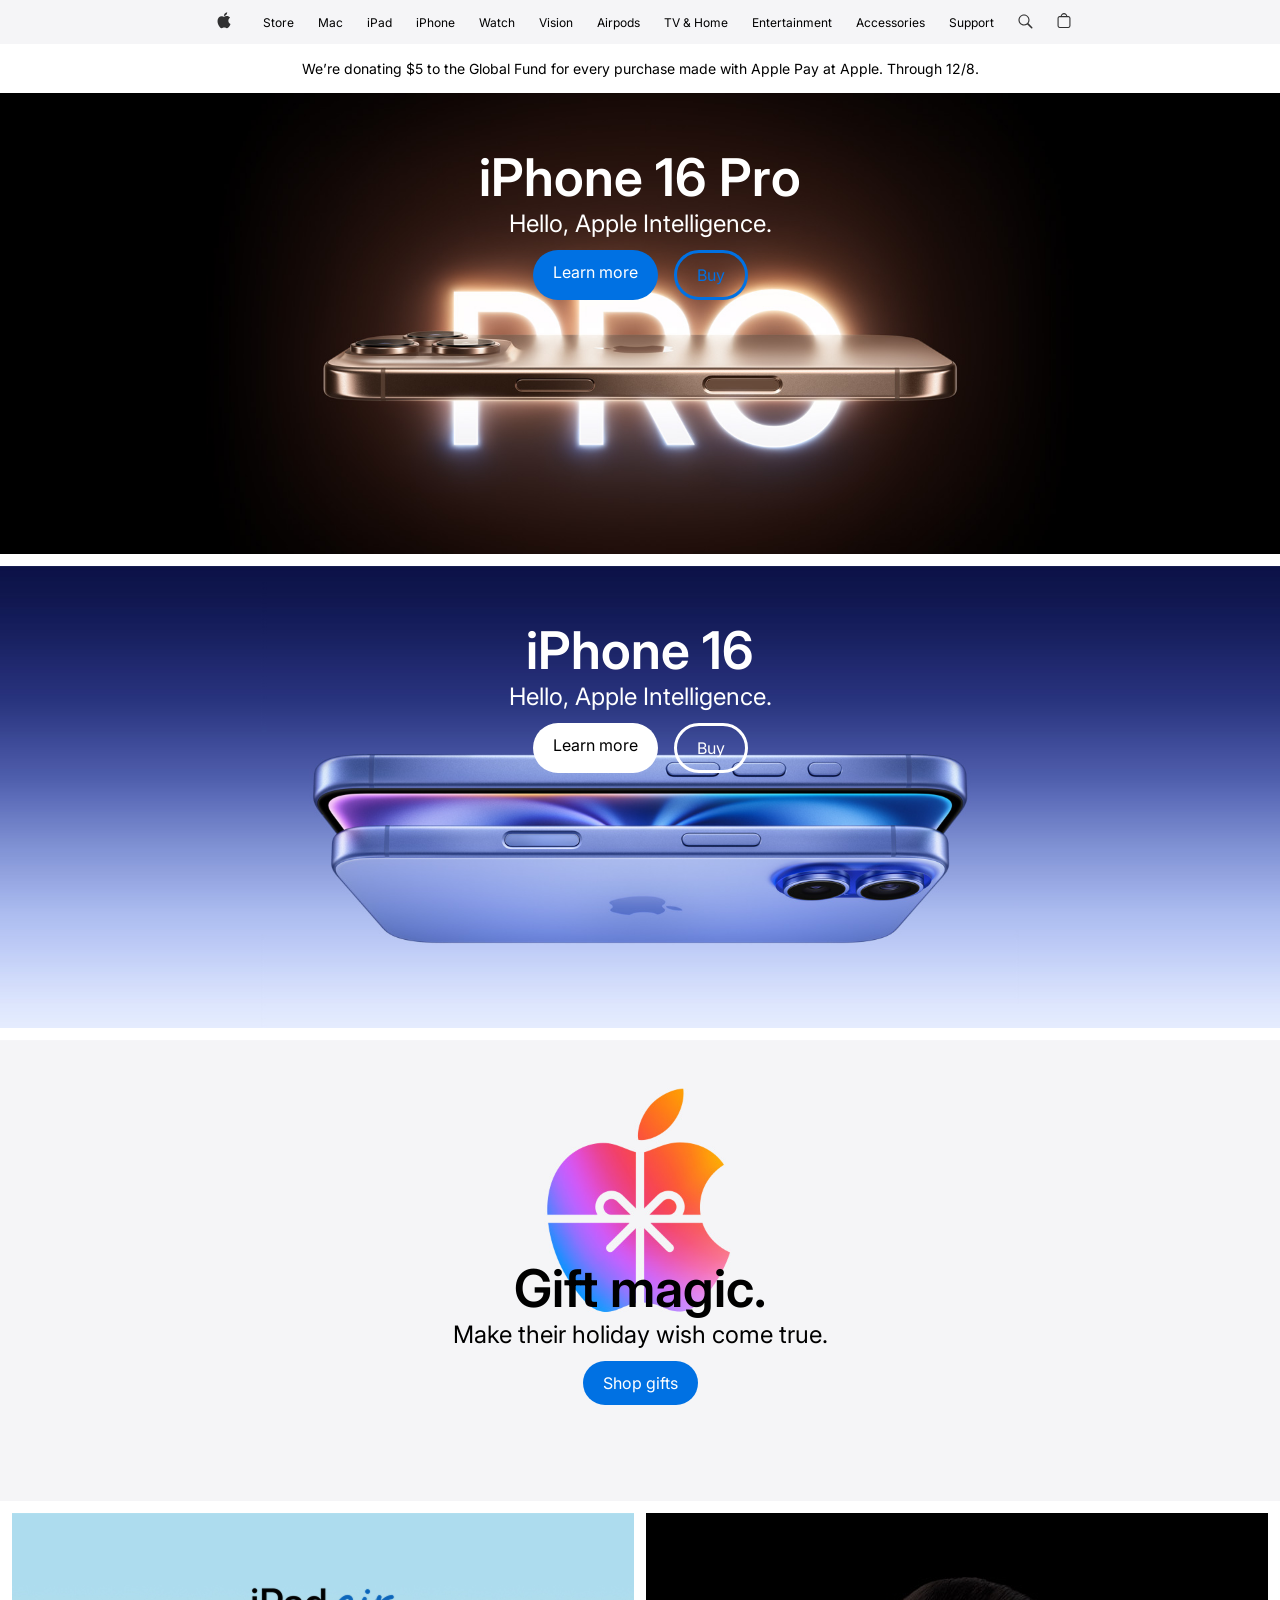
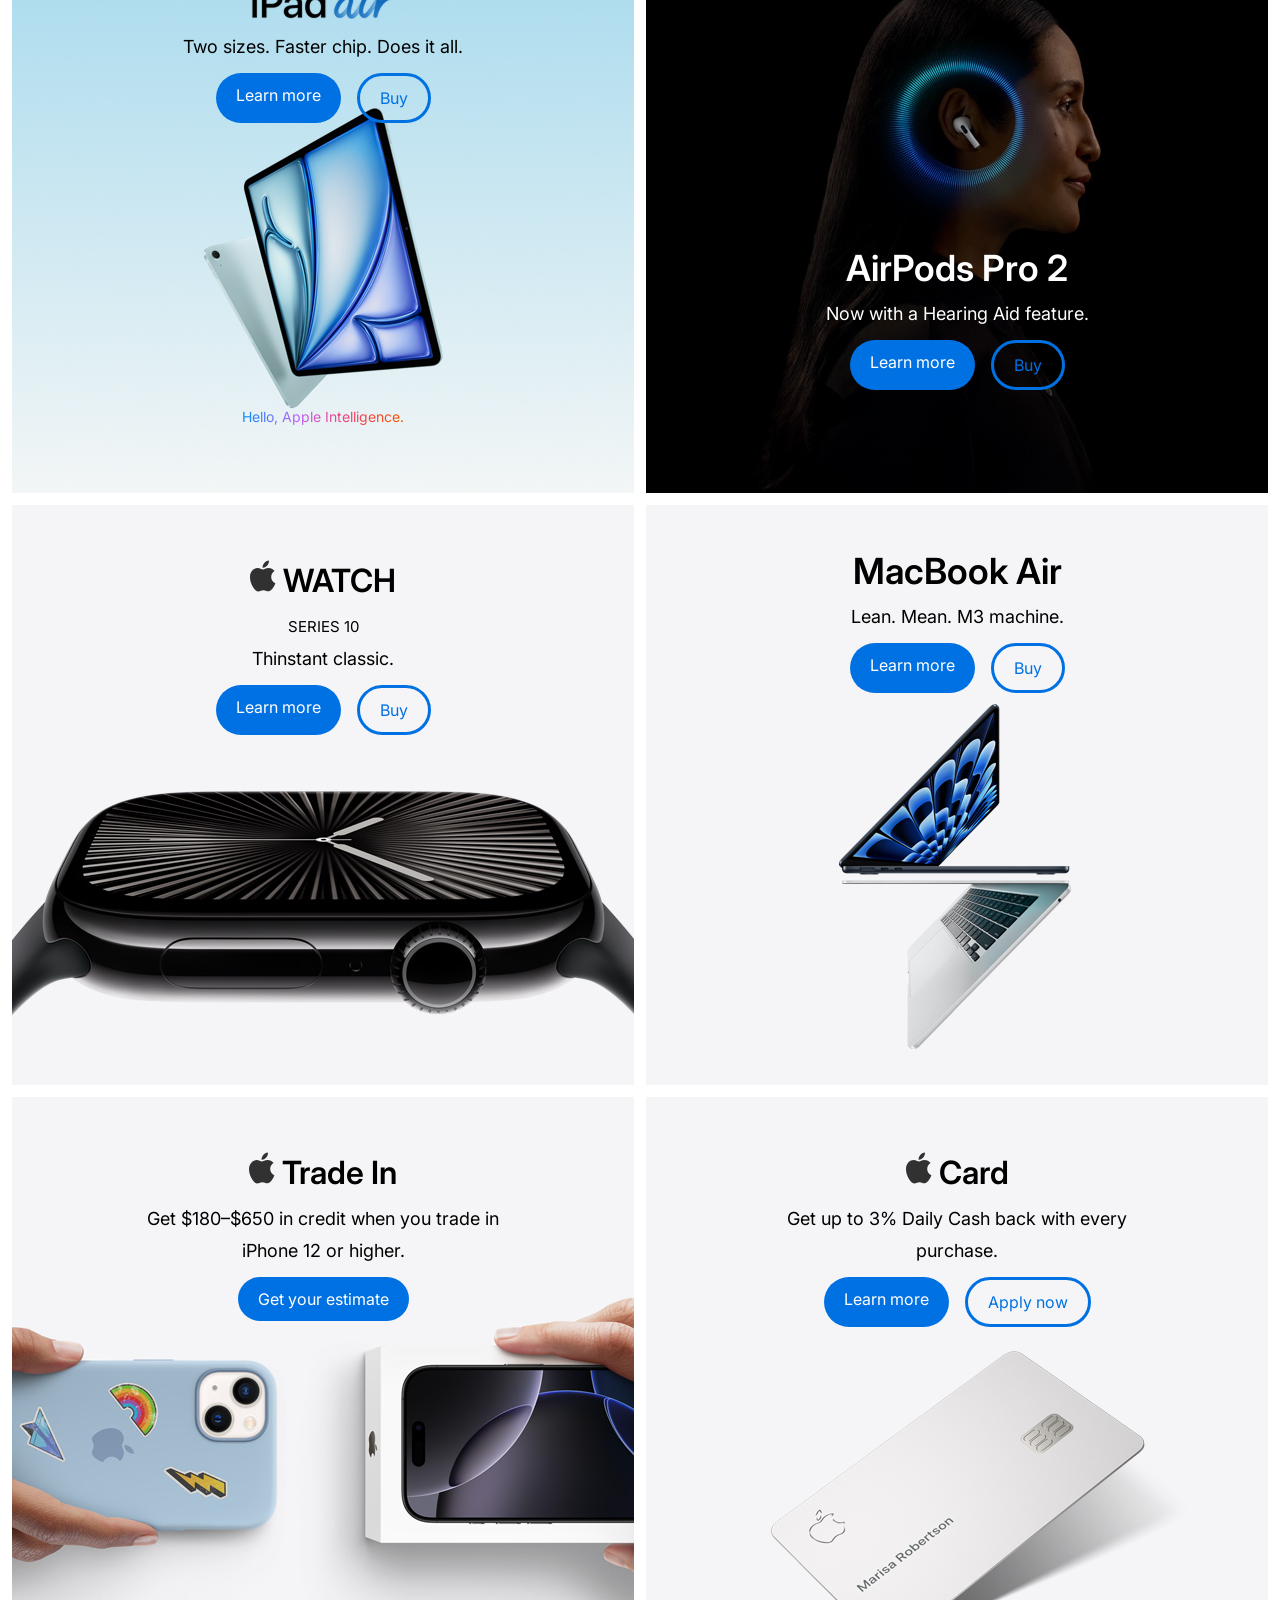
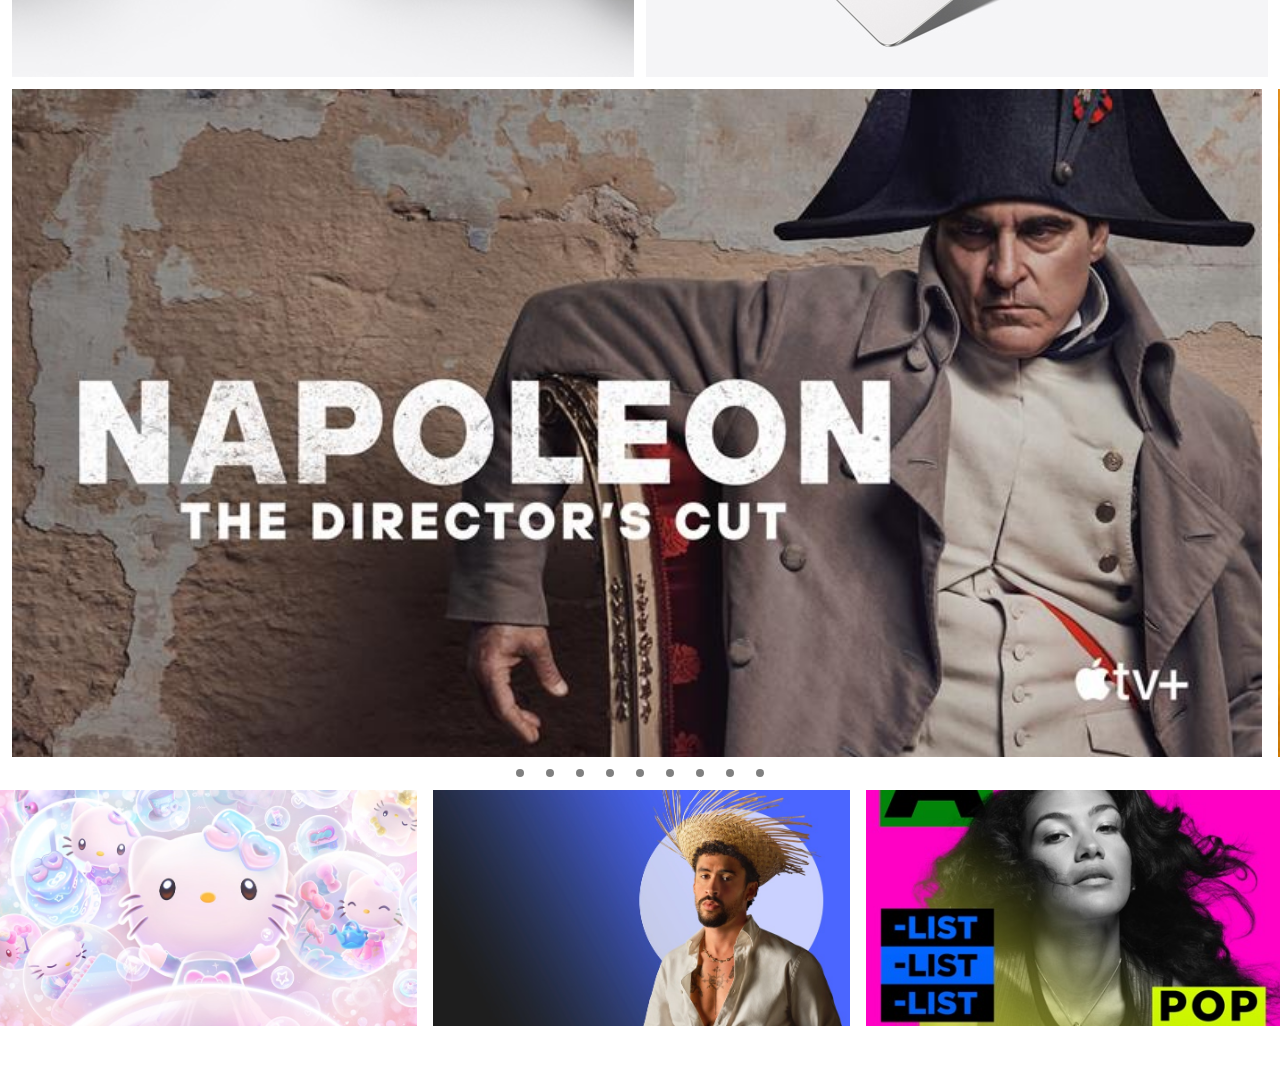
==== index.html @ e1538eeb "new repository" ====
<!doctype html>
<html lang="en">
  <head>
    <meta charset="UTF-8" />
    <meta name="viewport" content="width=device-width, initial-scale=1.0" />
    <title>Apple</title>
    <link rel="stylesheet" href="style.css" />
    <link rel="preconnect" href="https://fonts.googleapis.com" />
    <link rel="preconnect" href="https://fonts.gstatic.com" crossorigin />
    <link
      href="https://fonts.googleapis.com/css2?family=Inter:ital,opsz,wght@0,14..32,100..900;1,14..32,100..900&family=Oswald:wght@200..700&display=swap"
      rel="stylesheet"
    />
  </head>
  <body>
    <div class="nav">
      <img src="logo.svg" alt="" />
      <div class="nav-items">
        <a class="atag" href="index2.html"><p>Store</p></a>
        <p>Mac</p>
        <p>iPad</p>
        <p>iPhone</p>
        <p>Watch</p>
        <p>Vision</p>
        <p>Airpods</p>
        <p>TV & Home</p>
        <p>Entertainment</p>
        <p>Accessories</p>
        <p>Support</p>
      </div>
      <div class="nav">
        <img src="search-icon.svg" alt="" />
        <img src="shop-icon.svg" alt="" />
        <img class="menu-icon" src="menu-icon.svg" alt="" />
      </div>
    </div>
    <div class="commercial">
      We’re donating $5 to the Global Fund for every purchase made with
      Apple Pay at Apple. Through 12/8.
    </div>
    <div class="frame1">
      <img class="bg" src="bg1.png" alt="" />
      <div class="text1-1">
        <div class="text1-2">
          <p class="p1">iPhone 16 Pro</p>
          <p class="p2">Hello, Apple Intelligence.</p>
        </div>
        <div class="buttons">
          <p class="learnmorebutton">Learn more</p>
          <p class="buybutton">Buy</p>
        </div>
      </div>
    </div>
    <div class="frame2">
      <img class="bg" src="bg2.png" alt="" />
      <div class="text2-1">
        <div class="text2-2">
          <p class="p1">iPhone 16</p>
          <p class="p2">Hello, Apple Intelligence.</p>
        </div>
        <div class="buttons">
          <p class="learnmorebutton2">Learn more</p>
          <p class="buybutton2">Buy</p>
        </div>
      </div>
    </div>
    <div class="frame3">
      <img class="bg" src="bg3.png" alt="" />
      <div class="text3-1">
        <div class="text3-2">
          <p class="p1">Gift magic.</p>
          <p class="p2">Make their holiday wish come true.</p>
        </div>
        <div class="buttons">
          <p class="learnmorebutton">Shop gifts</p>
        </div>
      </div>
    </div>
    <div class="frame4and5">
      <div class="frame4">
        <img class="bg" src="bg4.jpg" alt="" />
        <div class="text4-1">
          <div class="text4-2">
            <p class="p1"><img src="frame4heading .png" alt="" /></p>
            <p class="p18">Two sizes. Faster chip. Does it all.</p>
          </div>
          <div class="buttons">
            <p class="learnmorebutton">Learn more</p>
            <p class="buybutton">Buy</p>
          </div>
          <p class="p4">Hello, Apple Intelligence.</p>
        </div>
      </div>
      <div class="frame5">
        <img class="bg" src="bg5.jpg" alt="" />
        <div class="text5-1">
          <div class="text5-2">
            <p class="p36">AirPods Pro 2</p>
            <p class="p18">Now with a Hearing Aid feature.</p>
          </div>
          <div class="buttons">
            <p class="learnmorebutton">Learn more</p>
            <p class="buybutton">Buy</p>
          </div>
        </div>
      </div>
    </div>
    <div class="frame6and7">
      <div class="frame6">
        <img class="bg" src="bg6.jpg" alt="" />
        <div class="text6-1">
          <div class="text6-2">
            <p class="p32">
              <img class="vector" src="Vector.svg" alt="" /> WATCH
            </p>
            <p class="p15">SERIES 10</p>
            <p class="p18">Thinstant classic.</p>
          </div>
          <div class="buttons">
            <p class="learnmorebutton">Learn more</p>
            <p class="buybutton">Buy</p>
          </div>
        </div>
      </div>
      <div class="frame7">
        <img class="bg" src="bg7.jpg" alt="" />
        <div class="text7-1">
          <div class="text7-2">
            <p class="p36">MacBook Air</p>
            <p class="p18">Lean. Mean. M3 machine.</p>
          </div>
          <div class="buttons">
            <p class="learnmorebutton">Learn more</p>
            <p class="buybutton">Buy</p>
          </div>
        </div>
      </div>
    </div>
    <div class="frame8and9">
      <div class="frame8">
        <img class="bg" src="bg8.jpg" alt="" />
        <div class="text8-1">
          <div class="text8-2">
            <p class="p32">
              <img class="vector" src="Vector.svg" alt="" /> Trade In
            </p>
            <p class="p18">
              Get $180–$650 in credit when you trade in iPhone 12 or higher.
            </p>
          </div>
          <div class="buttons">
            <p class="learnmorebutton">Get your estimate</p>
          </div>
        </div>
      </div>
      <div class="frame9">
        <img class="bg" src="bg9.jpg" alt="" />
        <div class="text9-1">
          <div class="text9-2">
            <p class="p32">
              <img class="vector" src="Vector.svg" alt="" /> Card
            </p>
            <p class="p18">Get up to 3% Daily Cash back with every purchase.</p>
          </div>
          <div class="buttons">
            <p class="learnmorebutton">Learn more</p>
            <p class="buybutton">Apply now</p>
          </div>
        </div>
      </div>
    </div>
    <div class="scroll-area">
      <div id="movie1" class="movie movie-1"></div>
      <div id="movie2" class="movie movie-2"></div>
      <div id="movie3" class="movie movie-3"></div>
      <div id="movie4" class="movie movie-4"></div>
      <div id="movie5" class="movie movie-5"></div>
      <div id="movie6" class="movie movie-6"></div>
      <div id="movie7" class="movie movie-7"></div>
      <div id="movie8" class="movie movie-8"></div>
      <div id="movie9" class="movie movie-9"></div>
    </div>
    <div class="flex-center">
      <a href="#movie1,#gallery1"><div class="dot"></div></a>
      <a href="#movie2"><div class="dot"></div></a>
      <a href="#movie3"><div class="dot"></div></a>
      <a href="#movie4"><div class="dot"></div></a>
      <a href="#movie5"><div class="dot"></div></a>
      <a href="#movie6"><div class="dot"></div></a>
      <a href="#movie7"><div class="dot"></div></a>
      <a href="#movie8"><div class="dot"></div></a>
      <a href="#movie9"><div class="dot"></div></a>
    </div>
    <div class="gallery-container">
      <div class="gallery">
        <div id="gallery1" class="gallery gallery-1"></div>
        <div id="gallery2" class="gallery gallery-2"></div>
        <div id="gallery3" class="gallery gallery-3"></div>
        <div id="gallery4" class="gallery gallery-4"></div>
        <div id="gallery5" class="gallery gallery-5"></div>
        <div id="gallery6" class="gallery gallery-6"></div>
        <div id="gallery7" class="gallery gallery-7"></div>
        <div id="gallery8" class="gallery gallery-8"></div>
        <div id="gallery9" class="gallery gallery-9"></div>
      </div>
    </div>
  </body>
</html>
---- style.css ----
body {
  margin: 0;
  font-family: Inter;
  width: 100%;
  height: 100vh;
}
.nav {
  display: flex;
  justify-content: center;
  align-items: center;
  gap: 24px;
  background-color: #f5f5f7;
  height: 44px;
  font-size: 12px;
}
.nav-items {
  display: flex;
  gap: 24px;
}
.menu-icon {
  display: none;
}
.commercial {
  text-align: center;
  gap: 4px;
  background-color: #fff;
  padding: 16px 0;
  font-size: 14px;
}
.bg {
  width: 100%;
  height: 100%;
  object-fit: cover;
}
.frame1 {
  display: flex;
  justify-content: center;
  align-items: center;
  position: relative;
  text-align: center;
  color: white;
  padding: 0 0 12px 0;
}
.frame2 {
  display: flex;
  justify-content: center;
  align-items: center;
  position: relative;
  text-align: center;
  color: white;
  padding: 0 0 12px 0;
}
.frame3 {
  display: flex;
  justify-content: center;
  align-items: center;
  position: relative;
  text-align: center;
  color: white;
  padding: 0 0 12px 0;
}
.frame4and5 {
  width: 100%;
  display: flex;
  justify-content: center;
}
.frame4 {
  width: 50%;
  height: 580px;
  display: flex;
  justify-content: center;
  align-items: center;
  position: relative;
  text-align: center;
  color: white;
  background-size: cover;
  padding: 0 0 0 12px;
}
.frame5 {
  width: 50%;
  height: 580px;
  display: flex;
  justify-content: center;
  align-items: center;
  position: relative;
  text-align: center;
  color: white;
  padding: 0 12px 0 12px;
}
.frame6and7 {
  width: 100%;
  display: flex;
  justify-content: center;
}
.frame6 {
  width: 50%;
  height: 580px;
  display: flex;
  justify-content: center;
  align-items: center;
  position: relative;
  text-align: center;
  color: white;
  background-size: cover;
  padding: 12px 0 0 12px;
}
.frame7 {
  width: 50%;
  height: 580px;
  display: flex;
  justify-content: center;
  align-items: center;
  position: relative;
  text-align: center;
  color: white;
  padding: 12px 12px 0 12px;
}
.frame8and9 {
  width: 100%;
  display: flex;
  justify-content: center;
}
.frame8 {
  width: 50%;
  height: 580px;
  display: flex;
  justify-content: center;
  align-items: center;
  position: relative;
  text-align: center;
  color: white;
  background-size: cover;
  padding: 12px 0 0 12px;
}
.frame9 {
  width: 50%;
  height: 580px;
  display: flex;
  justify-content: center;
  align-items: center;
  position: relative;
  text-align: center;
  color: white;
  padding: 12px 12px 0 12px;
}
.text1-1 {
  position: absolute;
  width: 405px;
  height: 172px;
  top: 55px;
  display: flex;
  flex-direction: column;
  align-items: center;
  gap: 10px;
  opacity: 1;
}
.text1-2 {
}
.text2-1 {
  position: absolute;
  width: 405px;
  height: 172px;
  top: 55px;
  display: flex;
  flex-direction: column;
  align-items: center;
  gap: 10px;
  opacity: 1;
}
.text2-2 {
}
.text3-1 {
  position: absolute;
  width: 405px;
  height: 172px;
  bottom: 82px;
  display: flex;
  flex-direction: column;
  align-items: center;
  gap: 10px;
  opacity: 1;
}
.text3-2 {
  color: black;
}
.text4-1 {
  position: absolute;
  width: 405px;
  height: 172px;
  top: 58px;
  display: flex;
  flex-direction: column;
  align-items: center;
  gap: 10px;
  opacity: 1;
  color: black;
}
.text4-2 {
  gap: 10px;
}
.text5-1 {
  position: absolute;
  width: 405px;
  height: 172px;
  top: 325px;
  display: flex;
  flex-direction: column;
  align-items: center;
  gap: 10px;
  opacity: 1;
}
.text5-2 {
  gap: 16px;
}
.text6-1 {
  position: absolute;
  width: 405px;
  height: 172px;
  top: 58px;
  display: flex;
  flex-direction: column;
  align-items: center;
  gap: 10px;
  opacity: 1;
}
.text6-2 {
  gap: 16px;
  color: black;
}
.text7-1 {
  position: absolute;
  width: 405px;
  height: 172px;
  top: 48px;
  display: flex;
  flex-direction: column;
  align-items: center;
  gap: 10px;
  opacity: 1;
}
.text7-2 {
  gap: 16px;
  color: black;
}
.text8-1 {
  position: absolute;
  width: 405px;
  height: 172px;
  top: 58.42px;
  display: flex;
  flex-direction: column;
  align-items: center;
  gap: 10px;
  opacity: 1;
}
.text8-2 {
  gap: 16px;
  color: black;
}
.text9-1 {
  position: absolute;
  width: 405px;
  height: 172px;
  top: 58px;
  display: flex;
  flex-direction: column;
  align-items: center;
  gap: 10px;
  opacity: 1;
}
.text9-2 {
  gap: 16px;
  color: black;
}
.p {
  margin: 0;
}
.p1 {
  font-weight: 600;
  font-size: 52px;
  line-height: 60px;
  margin: 0;
}
.p2 {
  font-weight: 400;
  font-size: 24px;
  line-height: 32px;
  margin: 0;
}
.p36 {
  font-size: 36px;
  font-weight: 600;
  line-height: 60px;
  margin: 0;
}
.p32 {
  font-size: 32px;
  font-weight: 600;
  line-height: 60px;
  margin: 0;
}
.p25 {
}
.p18 {
  font-size: 18px;
  font-weight: 400;
  line-height: 32px;
  margin: 0;
}
.p15 {
  font-size: 15px;
  font-weight: 400;
  line-height: 32px;
  margin: 0;
}
.p4 {
  margin-top: 275px;
  font-size: 14px;
  background: linear-gradient(
    90deg,
    #0090f7 0%,
    #ba62fc 33.33%,
    #f2416b 66.67%,
    #f55600 100%
  );
  background-clip: text;
  -webkit-background-clip: text;
  -webkit-text-fill-color: transparent;
}
.p5 {
  font-size: 18px;
}
.buttons {
  margin: 0;
  display: flex;
  gap: 16px;
  font-weight: 400;
  font-size: 16px;
}
.learnmorebutton {
  margin: 0;
  border-radius: 999px;
  padding: 12px 20px;
  gap: 10px;
  background-color: rgba(0, 113, 227, 1);
  color: white;
}
.buybutton {
  margin: 0;
  color: rgba(0, 113, 227, 1);
  border-radius: 999px;
  padding: 12px 20px;
  gap: 10px;
  border: solid rgba(0, 113, 227, 1);
}
.learnmorebutton2 {
  margin: 0;
  border-radius: 999px;
  padding: 12px 20px;
  gap: 10px;
  background-color: #fff;
  color: black;
}
.buybutton2 {
  margin: 0;
  border-radius: 999px;
  padding: 12px 20px;
  gap: 10px;
  border: solid #fff;
}
.vector {
  width: 26px;
  height: 32px;
}
.scroll-area {
  display: flex;
  gap: 16px;
  overflow: scroll;
  scroll-snap-type: x mandatory;
  scroll-behavior: smooth;
  padding: 12px;
}
.movie {
  min-width: 1250px;
  height: 668px;
  scroll-snap-align: center;
  background-size: cover;
  background-position: center;
}
.gallery {
  min-width: 417px;
  height: 236px;
  scroll-snap-align: center;
  background-size: cover;
  background-position: center;
  display: flex;
  gap: 16px;
  margin-top: 6.5px;
  margin-bottom: 56px;
  animation: s 40s linear infinite;
}
.gallery-container {
  padding-bottom: 10px;
  overflow: hidden;
}
.gallery-container:hover .gallery {
  animation-play-state: paused;
}
.atag {
  text-decoration: none;
  color: inherit;
}
@keyframes s {
  0% {
    transform: translateX(0);
  }
  100% {
    transform: translateX(-50%);
  }
}
.movie-1 {
  background-image: url(movie1.jpg);
}
.movie-2 {
  background-image: url(movie2.jpg);
}
.movie-3 {
  background-image: url(movie3.jpg);
}
.movie-4 {
  background-image: url(movie4.jpg);
}
.movie-5 {
  background-image: url(movie5.jpg);
}
.movie-6 {
  background-image: url(movie6.jpg);
}
.movie-7 {
  background-image: url(movie7.jpg);
}
.movie-8 {
  background-image: url(movie8.jpg);
}
.movie-9 {
  background-image: url(movie9.jpg);
}
.gallery-1 {
  background-image: url(gallery1.jpg);
}
.gallery-2 {
  background-image: url(gallery2.jpg);
}
.gallery-3 {
  background-image: url(gallery3.jpg);
}
.gallery-4 {
  background-image: url(gallery4.jpg);
}
.gallery-5 {
  background-image: url(gallery5.jpg);
}
.gallery-6 {
  background-image: url(gallery6.jpg);
}
.gallery-7 {
  background-image: url(gallery7.jpg);
}
.gallery-8 {
  background-image: url(gallery8.jpg);
}
.gallery-9 {
  background-image: url(gallery9.jpg);
}
.dot {
  width: 8px;
  height: 8px;
  border-radius: 100%;
  background-color: gray;
}
.dot:hover {
  background-color: black;
}
.flex-center {
  display: flex;
  justify-content: center;
  align-items: center;
  gap: 22px;
}

@media (max-width: 768px) {
  .nav {
    justify-content: space-between;
  }
  .nav-items {
    display: none;
  }
  .menu-icon {
    display: block;
  }
  .commercial {
    text-align: center;
  }
  .bg1,
  .bg2,
  .bg3,
  .bg4,
  .bg5,
  .bg6,
  .bg7,
  .bg8,
  .bg9 {
    width: 100%;
    height: 100%;
    object-fit: cover;
    object-position: center;
    position: absolute;
    top: 0;
    left: 0;
    z-index: -1;
  }

  .frame1,
  .frame2,
  .frame3 {
    height: 520px;
    position: relative;
    overflow: hidden;
  }

  .frame4and5,
  .frame6and7,
  .frame8and9 {
    display: flex;
    gap: 12px;
    padding: 0 12px 12px 12px;
  }

  .frame4,
  .frame5,
  .frame6,
  .frame7,
  .frame8,
  .frame9 {
    width: 50%;
    height: 480px;
    position: relative;
    overflow: hidden;
    padding: 0;
  }

  .text1-1,
  .text2-1,
  .text4-1,
  .text6-1,
  .text7-1,
  .text8-1,
  .text9-1 {
    top: 45px;
    width: 90%;
    left: 50%;
    transform: translateX(-50%);
    gap: 10px;
  }

  .text3-1,
  .text5-1 {
    bottom: 45px;
    top: auto;
    width: 90%;
    left: 50%;
    transform: translateX(-50%);
  }

  .p1 {
    font-size: 34px;
    line-height: 1.1;
    letter-spacing: -1px;
  }
  .p2 {
    font-size: 19px;
    line-height: 1.3;
  }
  .p36,
  .p32 {
    font-size: 24px;
    line-height: 1.2;
    font-weight: 600;
  }
  .p18 {
    font-size: 14px;
    display: flex;
    justify-content: center;
  }
  .p15 {
    font-size: 14px;
    line-height: 1.4;
    max-width: 280px;
  }

  .buttons {
    gap: 15px;
    margin-top: 5px;
  }

  .learnmorebutton,
  .buybutton,
  .learnmorebutton2,
  .buybutton2 {
    padding: 8px 18px;
    font-size: 14px;
    border-radius: 980px;
    text-decoration: none;
    font-weight: 400;
    border-width: 1px;
  }

  .movie {
    min-width: 85%;
    height: 367px;
    border-radius: 0;
  }
  .gallery {
    min-width: 40%;
    height: 161px;
    border-radius: 0;
  }
  .gallery-container:hover .gallery {
    animation-play-state: paused;
  }
  .vector {
    width: 19px;
    height: 24px;
  }
}

@media (max-width: 390px) {
  body {
    background-color: #fff;
  }
  .commercial {
    text-align: center;
  }

  .bg1,
  .bg2,
  .bg3,
  .bg4,
  .bg5,
  .bg6,
  .bg7,
  .bg8,
  .bg9 {
    width: 100%;
    height: 100%;
    object-fit: cover;
    position: absolute;
    top: 0;
    left: 0;
  }

  .frame1,
  .frame2,
  .frame3 {
    height: 500px;
  }

  .frame4and5,
  .frame6and7,
  .frame8and9 {
    flex-direction: column;
    gap: 12px;
    padding: 0 12px 12px 12px;
  }

  .frame4,
  .frame5,
  .frame6,
  .frame7,
  .frame8,
  .frame9 {
    width: 100%;
    height: 480px;
    padding: 0;
  }

  .text1-1,
  .text2-1,
  .text4-1,
  .text6-1,
  .text7-1,
  .text8-1,
  .text9-1 {
    top: 40px;
    width: 85%;
    left: 50%;
    transform: translateX(-50%);
  }

  .text3-1,
  .text5-1 {
    bottom: 40px;
    top: auto;
    width: 85%;
    left: 50%;
    transform: translateX(-50%);
  }

  .p1 {
    font-size: 32px;
    line-height: 1.1;
    letter-spacing: -0.5px;
  }
  .p2 {
    font-size: 19px;
    line-height: 1.2;
    margin-top: 4px;
  }
  .p36,
  .p32 {
    font-size: 26px;
    line-height: 1.2;
    font-weight: 600;
  }
  .p18,
  .p15 {
    font-size: 15px;
    line-height: 1.4;
  }

  .buttons {
    gap: 12px;
    margin-top: 12px;
    justify-content: center;
  }

  .learnmorebutton,
  .buybutton,
  .learnmorebutton2,
  .buybutton2 {
    padding: 7px 16px;
    font-size: 14px;
    border-radius: 980px;
    white-space: nowrap;
  }

  .movie {
    min-width: 80%;
    height: 495px;
  }
  .vector {
    width: 21px;
    height: 26px;
  }
  .gallery {
    min-width: 70%;
    height: 134px;
    border-radius: 0;
    gap: 6px;
  }
  .gallery-container:hover .gallery {
    animation-play-state: paused;
  }
}
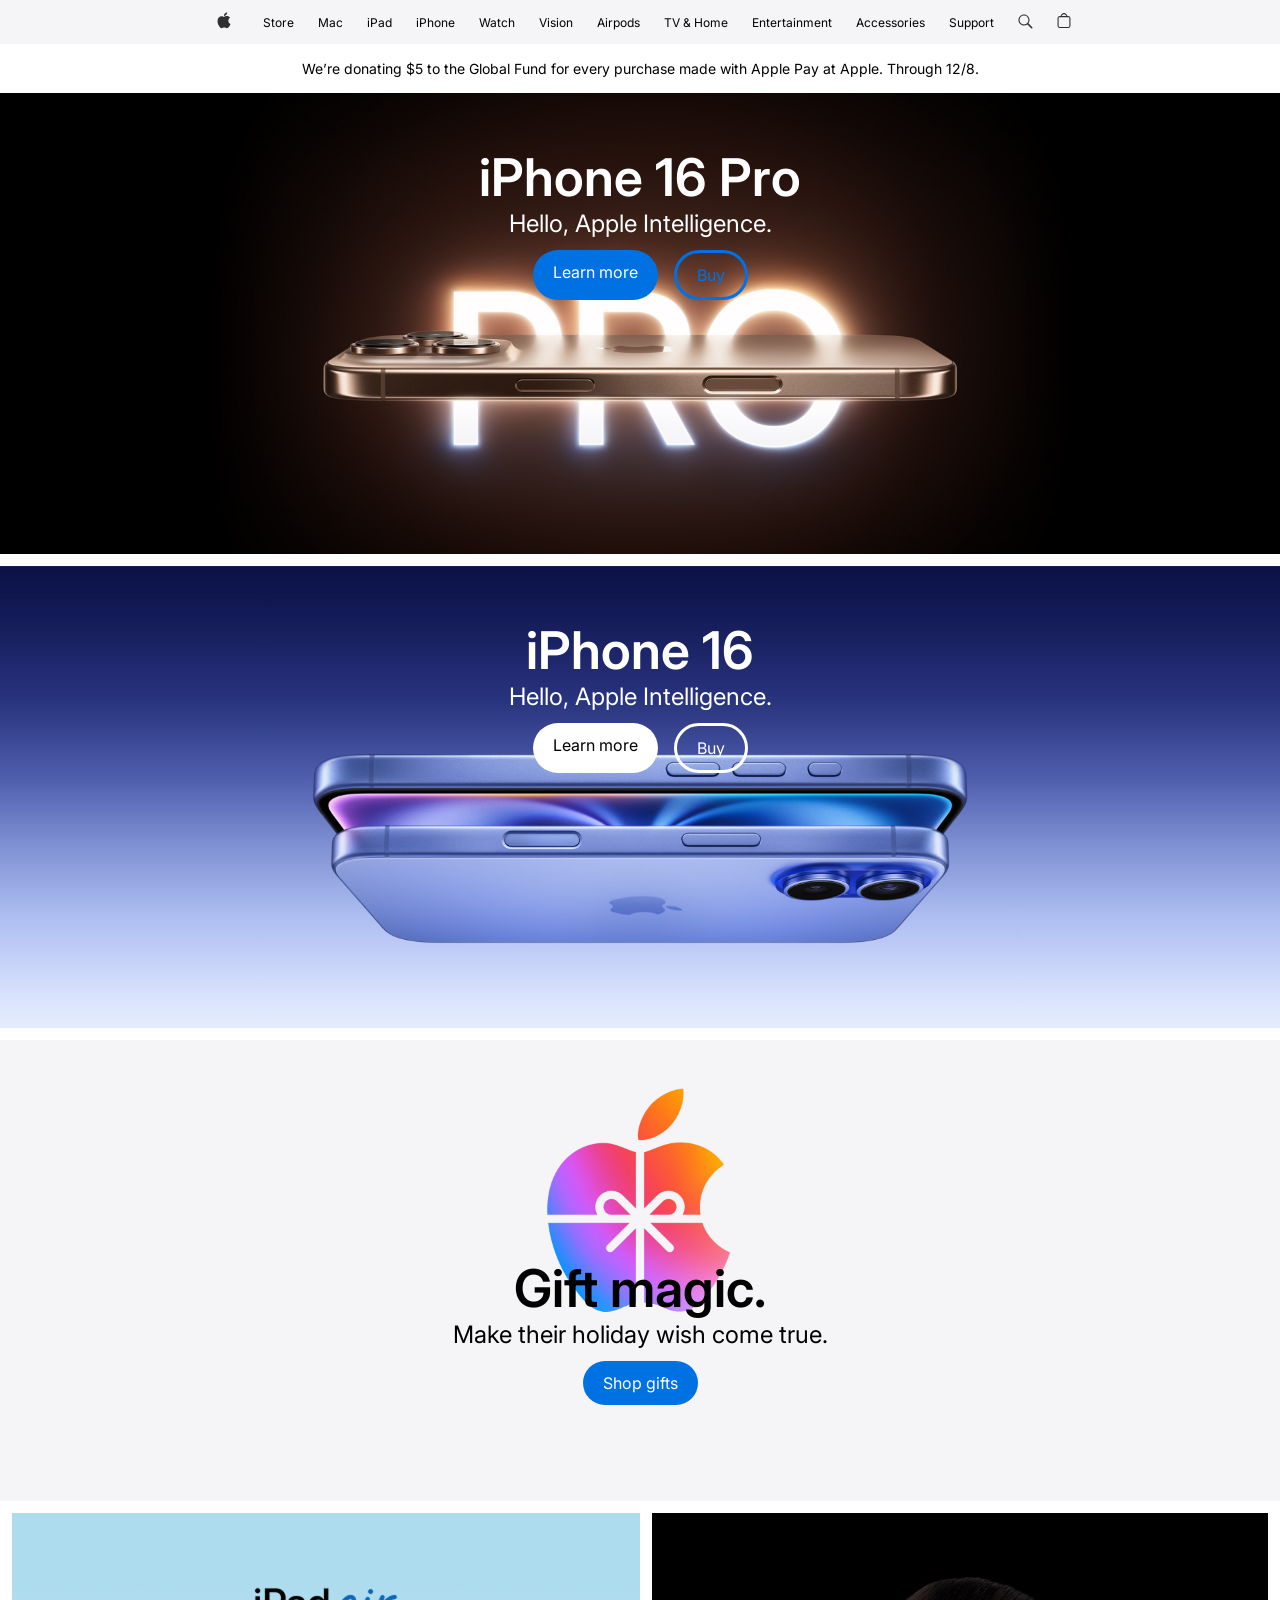
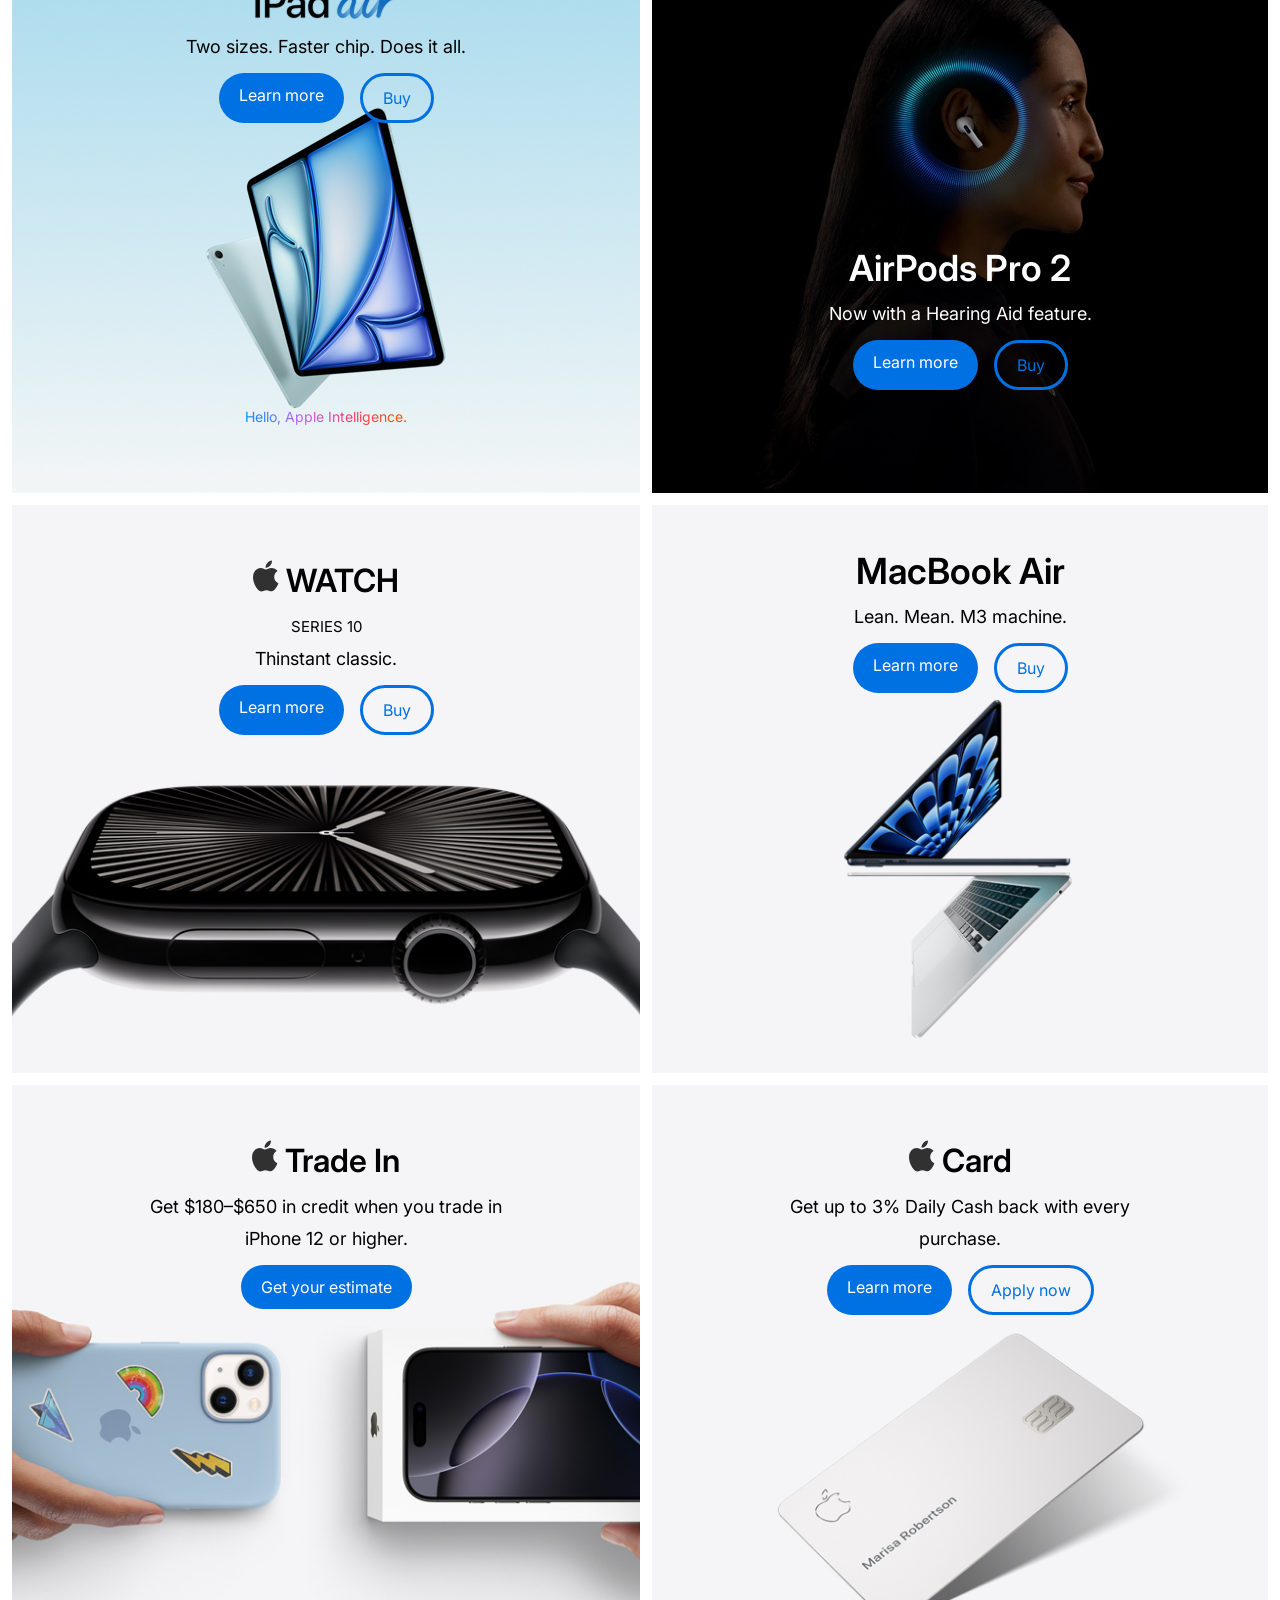
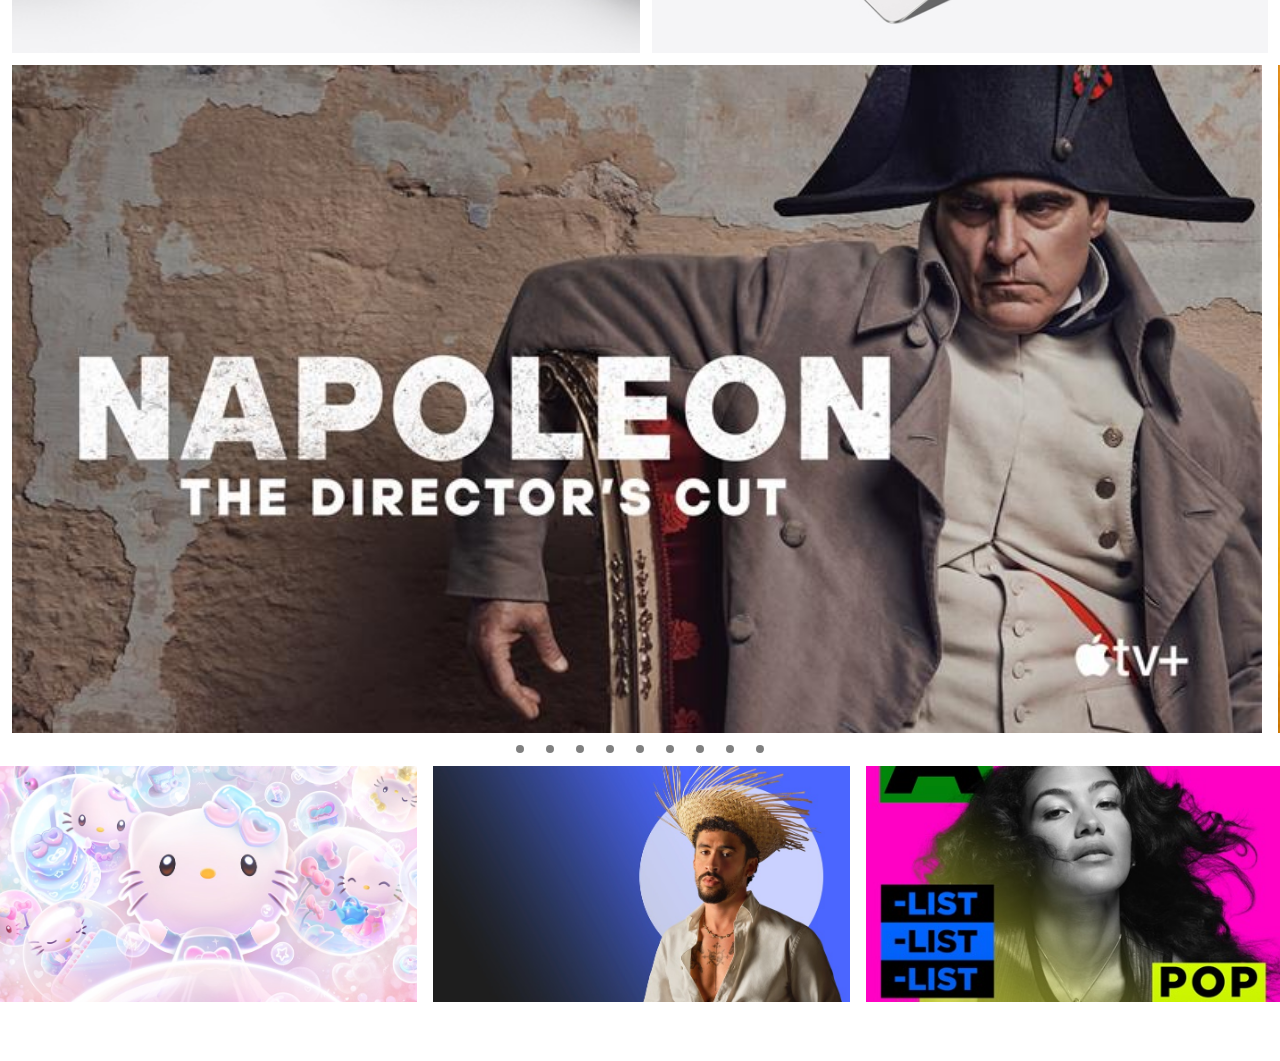
==== commit e500fa1e: "made layout responsive for mobile devices Co-authored-by: Cursor <cursoragent@cursor.com>" ====
--- a/index.html
+++ b/index.html
@@ -31,7 +31,7 @@
       <div class="nav">
         <img src="search-icon.svg" alt="" />
         <img src="shop-icon.svg" alt="" />
-        <img class="menu-icon" src="menu-icon.svg" alt="" />
+        <img class="menu-icon" src="menu-icon.svg" alt="Menu" />
       </div>
     </div>
     <div class="commercial">
@@ -204,5 +204,14 @@
         <div id="gallery9" class="gallery gallery-9"></div>
       </div>
     </div>
+    <script>
+      const menuIcon = document.querySelector(".menu-icon");
+      const navItems = document.querySelector(".nav-items");
+      if (menuIcon && navItems) {
+        menuIcon.addEventListener("click", function () {
+          navItems.classList.toggle("open");
+        });
+      }
+    </script>
   </body>
 </html>
--- a/style.css
+++ b/style.css
@@ -1,8 +1,18 @@
+*,
+*::before,
+*::after {
+  box-sizing: border-box;
+}
+html,
+body {
+  overflow-x: hidden;
+  max-width: 100%;
+}
 body {
   margin: 0;
   font-family: Inter;
   width: 100%;
-  height: 100vh;
+  min-height: 100vh;
 }
 .nav {
   display: flex;
@@ -491,64 +501,102 @@
 @media (max-width: 768px) {
   .nav {
     justify-content: space-between;
+    padding: 0 16px;
+    width: 100%;
+    position: relative;
+    z-index: 30;
+  }
+  .nav > .nav {
+    width: auto;
+    padding: 0;
+    gap: 16px;
+    justify-content: flex-end;
   }
   .nav-items {
     display: none;
+    position: absolute;
+    top: 44px;
+    left: 0;
+    right: 0;
+    z-index: 20;
+    flex-direction: column;
+    gap: 0;
+    background: #f5f5f7;
+    padding: 8px 0 16px;
+    box-shadow: 0 8px 20px rgba(0, 0, 0, 0.08);
+  }
+  .nav-items.open {
+    display: flex;
+  }
+  .nav-items p {
+    margin: 0;
+    padding: 12px 20px;
+    font-size: 15px;
+  }
+  .nav-items a {
+    display: block;
+    color: inherit;
+    text-decoration: none;
   }
   .menu-icon {
     display: block;
+    cursor: pointer;
   }
   .commercial {
-    text-align: center;
-  }
-  .bg1,
-  .bg2,
-  .bg3,
-  .bg4,
-  .bg5,
-  .bg6,
-  .bg7,
-  .bg8,
-  .bg9 {
+    padding: 12px 16px;
+    font-size: 12px;
+    line-height: 1.45;
+  }
+  .bg {
+    position: absolute;
+    inset: 0;
     width: 100%;
     height: 100%;
     object-fit: cover;
     object-position: center;
-    position: absolute;
-    top: 0;
-    left: 0;
-    z-index: -1;
-  }
-
+    z-index: 0;
+  }
   .frame1,
   .frame2,
   .frame3 {
-    height: 520px;
-    position: relative;
+    height: 560px;
+    padding: 0;
     overflow: hidden;
   }
-
   .frame4and5,
   .frame6and7,
   .frame8and9 {
-    display: flex;
+    flex-direction: column;
     gap: 12px;
-    padding: 0 12px 12px 12px;
-  }
-
+    padding: 12px;
+  }
   .frame4,
   .frame5,
   .frame6,
   .frame7,
   .frame8,
   .frame9 {
-    width: 50%;
-    height: 480px;
-    position: relative;
+    width: 100%;
+    height: 520px;
+    padding: 0;
     overflow: hidden;
-    padding: 0;
-  }
-
+  }
+  .text1-1,
+  .text2-1,
+  .text3-1,
+  .text4-1,
+  .text5-1,
+  .text6-1,
+  .text7-1,
+  .text8-1,
+  .text9-1 {
+    width: 90%;
+    max-width: 100%;
+    height: auto;
+    left: 50%;
+    transform: translateX(-50%);
+    z-index: 1;
+  }
   .text1-1,
   .text2-1,
   .text4-1,
@@ -556,165 +604,29 @@
   .text7-1,
   .text8-1,
   .text9-1 {
-    top: 45px;
-    width: 90%;
-    left: 50%;
-    transform: translateX(-50%);
-    gap: 10px;
-  }
-
+    top: 48px;
+    bottom: 24px;
+  }
+  .text4-1 {
+    justify-content: flex-start;
+  }
   .text3-1,
   .text5-1 {
-    bottom: 45px;
     top: auto;
-    width: 90%;
-    left: 50%;
-    transform: translateX(-50%);
-  }
-
-  .p1 {
-    font-size: 34px;
-    line-height: 1.1;
-    letter-spacing: -1px;
-  }
-  .p2 {
-    font-size: 19px;
-    line-height: 1.3;
-  }
-  .p36,
-  .p32 {
-    font-size: 24px;
-    line-height: 1.2;
-    font-weight: 600;
-  }
-  .p18 {
-    font-size: 14px;
-    display: flex;
-    justify-content: center;
-  }
-  .p15 {
-    font-size: 14px;
-    line-height: 1.4;
-    max-width: 280px;
-  }
-
-  .buttons {
-    gap: 15px;
-    margin-top: 5px;
-  }
-
-  .learnmorebutton,
-  .buybutton,
-  .learnmorebutton2,
-  .buybutton2 {
-    padding: 8px 18px;
-    font-size: 14px;
-    border-radius: 980px;
-    text-decoration: none;
-    font-weight: 400;
-    border-width: 1px;
-  }
-
-  .movie {
-    min-width: 85%;
-    height: 367px;
-    border-radius: 0;
-  }
-  .gallery {
-    min-width: 40%;
-    height: 161px;
-    border-radius: 0;
-  }
-  .gallery-container:hover .gallery {
-    animation-play-state: paused;
-  }
-  .vector {
-    width: 19px;
-    height: 24px;
-  }
-}
-
-@media (max-width: 390px) {
-  body {
-    background-color: #fff;
-  }
-  .commercial {
-    text-align: center;
-  }
-
-  .bg1,
-  .bg2,
-  .bg3,
-  .bg4,
-  .bg5,
-  .bg6,
-  .bg7,
-  .bg8,
-  .bg9 {
-    width: 100%;
-    height: 100%;
-    object-fit: cover;
-    position: absolute;
-    top: 0;
-    left: 0;
-  }
-
-  .frame1,
-  .frame2,
-  .frame3 {
-    height: 500px;
-  }
-
-  .frame4and5,
-  .frame6and7,
-  .frame8and9 {
-    flex-direction: column;
-    gap: 12px;
-    padding: 0 12px 12px 12px;
-  }
-
-  .frame4,
-  .frame5,
-  .frame6,
-  .frame7,
-  .frame8,
-  .frame9 {
-    width: 100%;
-    height: 480px;
-    padding: 0;
-  }
-
-  .text1-1,
-  .text2-1,
-  .text4-1,
-  .text6-1,
-  .text7-1,
-  .text8-1,
-  .text9-1 {
-    top: 40px;
-    width: 85%;
-    left: 50%;
-    transform: translateX(-50%);
-  }
-
-  .text3-1,
-  .text5-1 {
-    bottom: 40px;
-    top: auto;
-    width: 85%;
-    left: 50%;
-    transform: translateX(-50%);
-  }
-
+    bottom: 48px;
+  }
   .p1 {
     font-size: 32px;
-    line-height: 1.1;
+    line-height: 1.15;
     letter-spacing: -0.5px;
   }
+  .p1 img {
+    max-width: min(220px, 80vw);
+    height: auto;
+  }
   .p2 {
-    font-size: 19px;
-    line-height: 1.2;
-    margin-top: 4px;
+    font-size: 18px;
+    line-height: 1.3;
   }
   .p36,
   .p32 {
@@ -725,40 +637,52 @@
   .p18,
   .p15 {
     font-size: 15px;
-    line-height: 1.4;
-  }
-
+    line-height: 1.35;
+    justify-content: center;
+    text-align: center;
+    max-width: 320px;
+    padding: 0 8px;
+  }
+  .p4 {
+    margin-top: auto;
+    font-size: 13px;
+  }
   .buttons {
     gap: 12px;
-    margin-top: 12px;
+    margin-top: 8px;
     justify-content: center;
-  }
-
+    flex-wrap: wrap;
+  }
   .learnmorebutton,
   .buybutton,
   .learnmorebutton2,
   .buybutton2 {
-    padding: 7px 16px;
+    padding: 8px 16px;
     font-size: 14px;
-    border-radius: 980px;
+    border-width: 1px;
     white-space: nowrap;
   }
-
+  .vector {
+    width: 20px;
+    height: 24px;
+  }
+  .scroll-area {
+    gap: 12px;
+    padding: 12px;
+  }
   .movie {
-    min-width: 80%;
-    height: 495px;
-  }
-  .vector {
-    width: 21px;
-    height: 26px;
+    min-width: calc(100vw - 48px);
+    height: 220px;
+    border-radius: 12px;
   }
   .gallery {
-    min-width: 70%;
-    height: 134px;
-    border-radius: 0;
-    gap: 6px;
-  }
-  .gallery-container:hover .gallery {
-    animation-play-state: paused;
-  }
-}
+    min-width: 200px;
+    height: 140px;
+    margin-bottom: 32px;
+  }
+  .flex-center {
+    gap: 12px;
+    flex-wrap: wrap;
+    padding: 0 16px 12px;
+  }
+}
